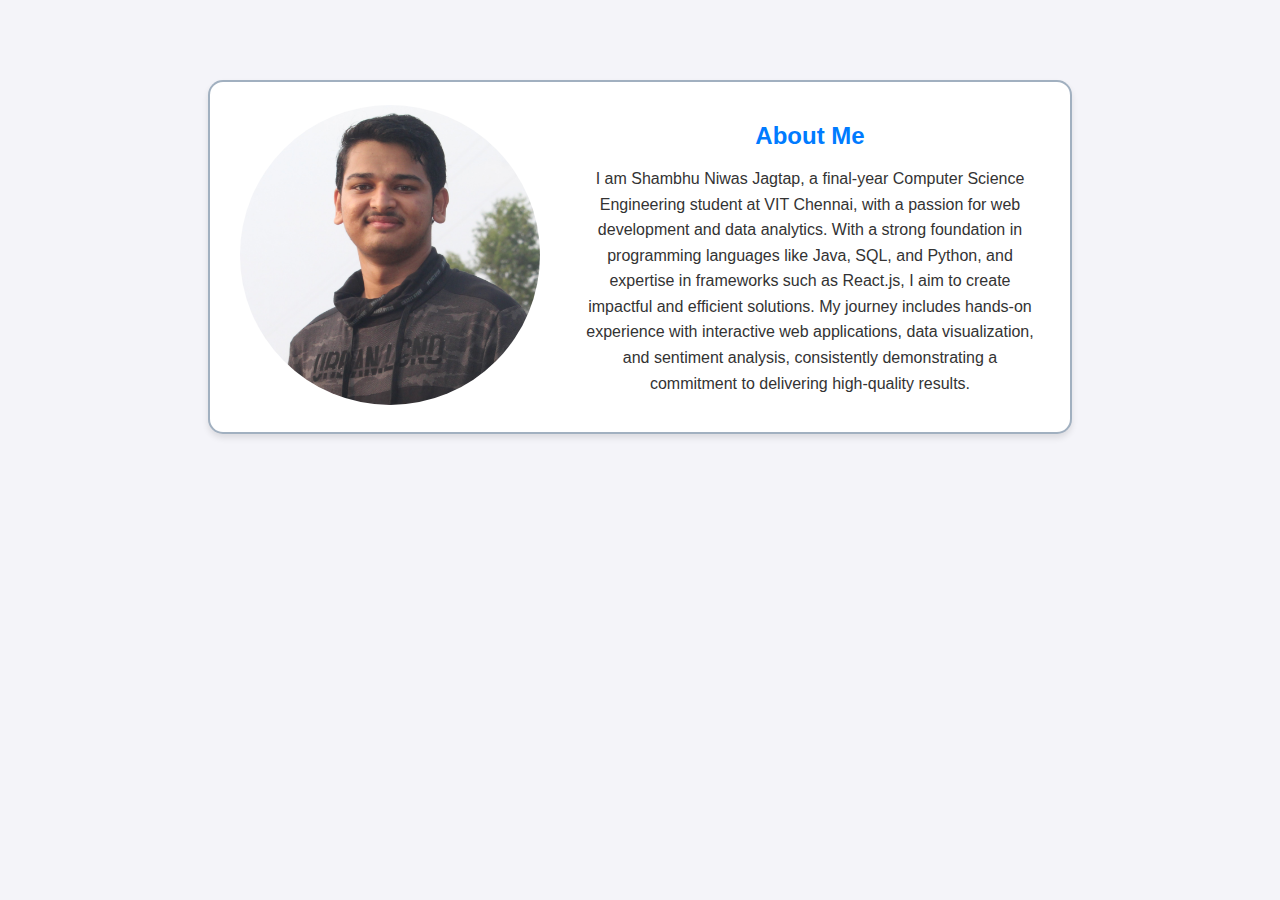
==== components/aboutMe.html @ 7d2ea9f1 "first commit" ====
<!DOCTYPE html>
<html lang="en">

<head>
    <meta charset="UTF-8">
    <meta name="viewport" content="width=device-width, initial-scale=1.0">
    <title>Resume</title>
</head>
<style>
    #about .about-content {
        display: flex;
        align-items: center;
        transition: transform 0.3s ease-in-out;
    }

    #about .image-container {
        flex-shrink: 0;
        margin-right: 40px;
    }

    #about .image-container img {
        max-width: 300px;
        border-radius: 50%;
    }

    #about .text-container {
        flex-grow: 1;
    }

    /* General Body Styling */
    body {
        font-family: Arial, sans-serif;
        margin: 0;
        padding: 0;
        background-color: #f4f4f9;
        color: #333;
    }

    /* General Section Styling */
    section {
        padding: 60px 0;
        display: flex;
        justify-content: center;
        align-items: center;
        flex-direction: column;
    }

    /* Section Containers */
    section .container {
        background-color: #ffffff;
        border-radius: 15px;
        padding: 20px 30px;
        box-shadow: 0 4px 6px rgba(0, 0, 0, 0.1);
        transition: all 0.3s ease-in-out;
        max-width: 800px;
        text-align: center;
        margin: 20px 0;
        border: solid 2px #0028535e;
    }

    section .container h2 {
        margin-bottom: 15px;
        color: #007BFF;
    }

    section .container p {
        font-size: 1rem;
        line-height: 1.6;
    }

    /* Apply magnification effect to the entire container */
    #about .container:hover {
        transform: scale(1.1);
        /* Magnification on hover */
        z-index: 1;
        /* Ensure the scaled content stays above other elements */
    }
</style>
<section id="about" class="py-5">
    <div class="container">
        <div class="about-content">
            <div class="image-container">
                <!-- Replace with your image -->
                <img src="../photos/Shambhu.JPG" alt="Shambhu Niwas Jagtap" class="image-fluid">
            </div>
            <div class="text-container">
                <h2>About Me</h2>
                <p>I am Shambhu Niwas Jagtap, a final-year Computer Science Engineering student at VIT Chennai, with a
                    passion for web development and data analytics. With a strong foundation in programming languages
                    like Java, SQL, and Python, and expertise in frameworks such as React.js, I
                    aim to create impactful and efficient solutions. My journey includes hands-on experience with
                    interactive web applications, data visualization, and sentiment analysis, consistently demonstrating
                    a commitment to
                    delivering high-quality results.</p>
            </div>
        </div>
    </div>
</section>

</html>
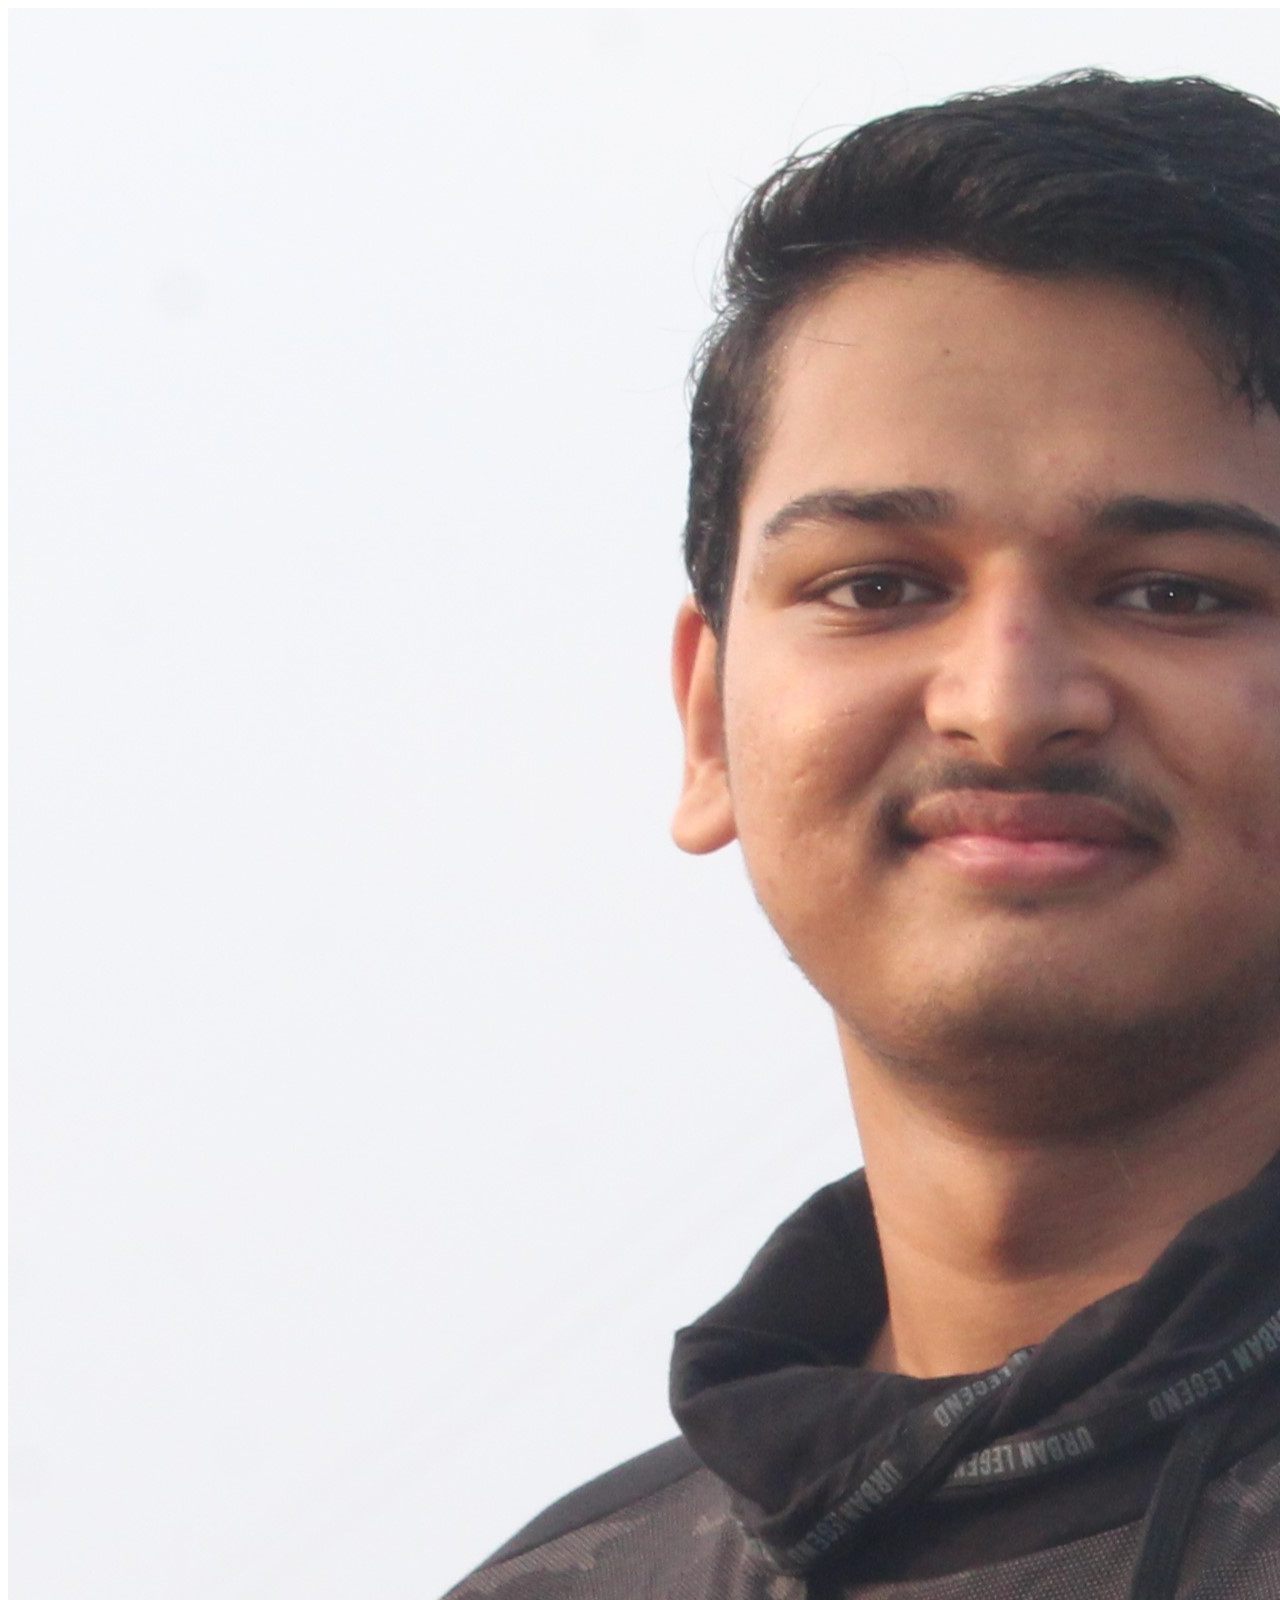
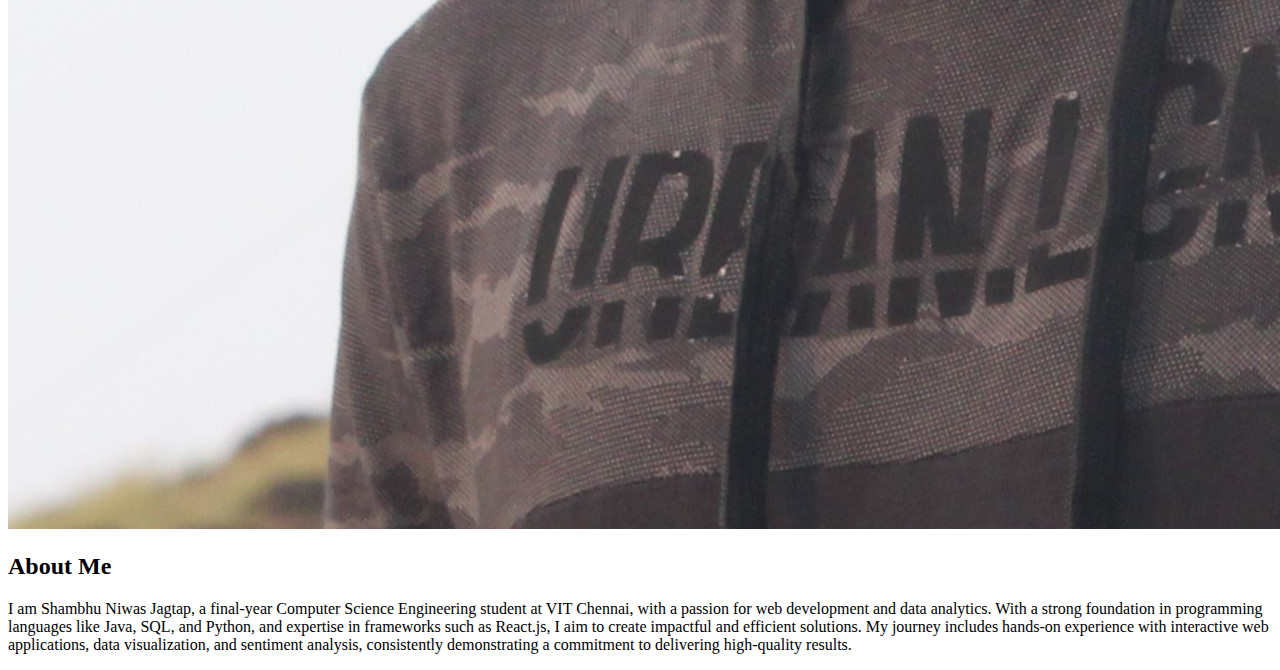
==== commit 6d6a9e53: "unified css" ====
--- a/components/aboutMe.html
+++ b/components/aboutMe.html
@@ -7,74 +7,7 @@
     <title>Resume</title>
 </head>
 <style>
-    #about .about-content {
-        display: flex;
-        align-items: center;
-        transition: transform 0.3s ease-in-out;
-    }
 
-    #about .image-container {
-        flex-shrink: 0;
-        margin-right: 40px;
-    }
-
-    #about .image-container img {
-        max-width: 300px;
-        border-radius: 50%;
-    }
-
-    #about .text-container {
-        flex-grow: 1;
-    }
-
-    /* General Body Styling */
-    body {
-        font-family: Arial, sans-serif;
-        margin: 0;
-        padding: 0;
-        background-color: #f4f4f9;
-        color: #333;
-    }
-
-    /* General Section Styling */
-    section {
-        padding: 60px 0;
-        display: flex;
-        justify-content: center;
-        align-items: center;
-        flex-direction: column;
-    }
-
-    /* Section Containers */
-    section .container {
-        background-color: #ffffff;
-        border-radius: 15px;
-        padding: 20px 30px;
-        box-shadow: 0 4px 6px rgba(0, 0, 0, 0.1);
-        transition: all 0.3s ease-in-out;
-        max-width: 800px;
-        text-align: center;
-        margin: 20px 0;
-        border: solid 2px #0028535e;
-    }
-
-    section .container h2 {
-        margin-bottom: 15px;
-        color: #007BFF;
-    }
-
-    section .container p {
-        font-size: 1rem;
-        line-height: 1.6;
-    }
-
-    /* Apply magnification effect to the entire container */
-    #about .container:hover {
-        transform: scale(1.1);
-        /* Magnification on hover */
-        z-index: 1;
-        /* Ensure the scaled content stays above other elements */
-    }
 </style>
 <section id="about" class="py-5">
     <div class="container">
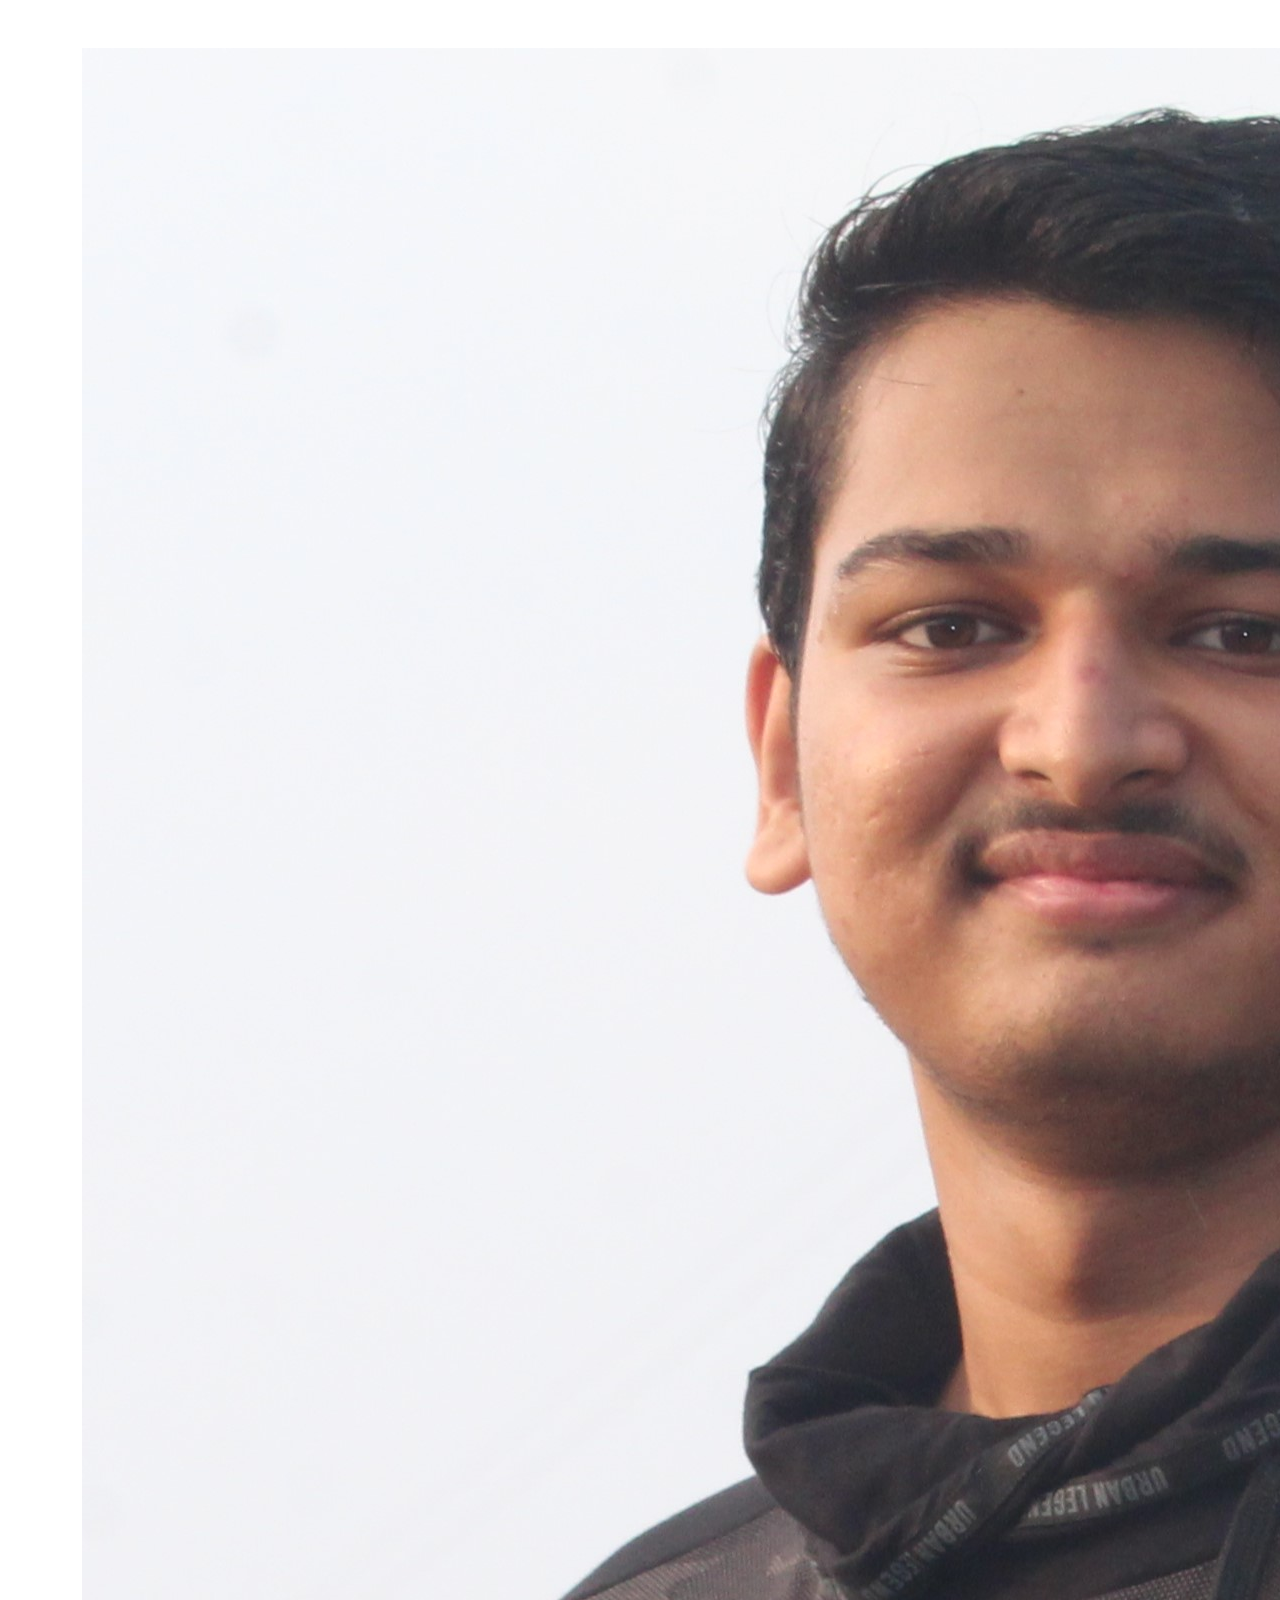
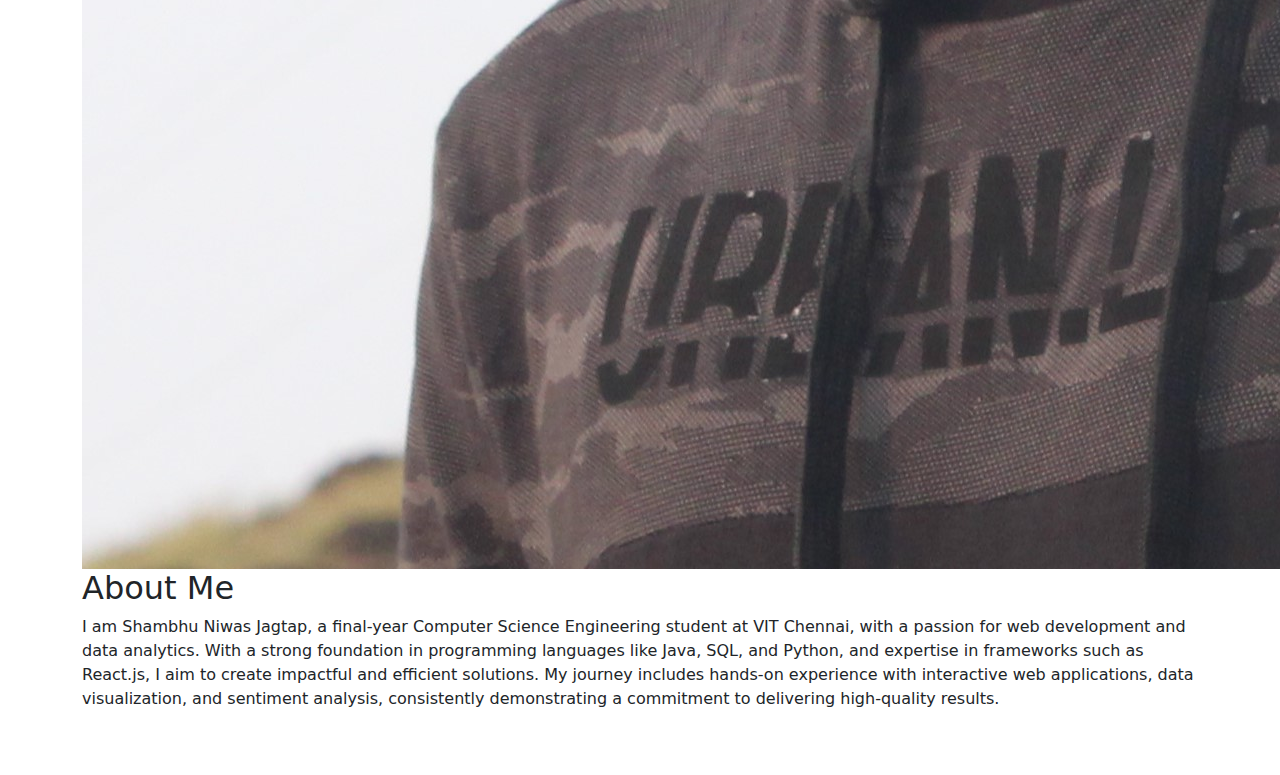
==== commit dc508b64: "created css file" ====
--- a/components/aboutMe.html
+++ b/components/aboutMe.html
@@ -5,10 +5,8 @@
     <meta charset="UTF-8">
     <meta name="viewport" content="width=device-width, initial-scale=1.0">
     <title>Resume</title>
+    <link href="../bootstrap-5.0.2-dist/css/bootstrap.css" rel="stylesheet">
 </head>
-<style>
-
-</style>
 <section id="about" class="py-5">
     <div class="container">
         <div class="about-content">
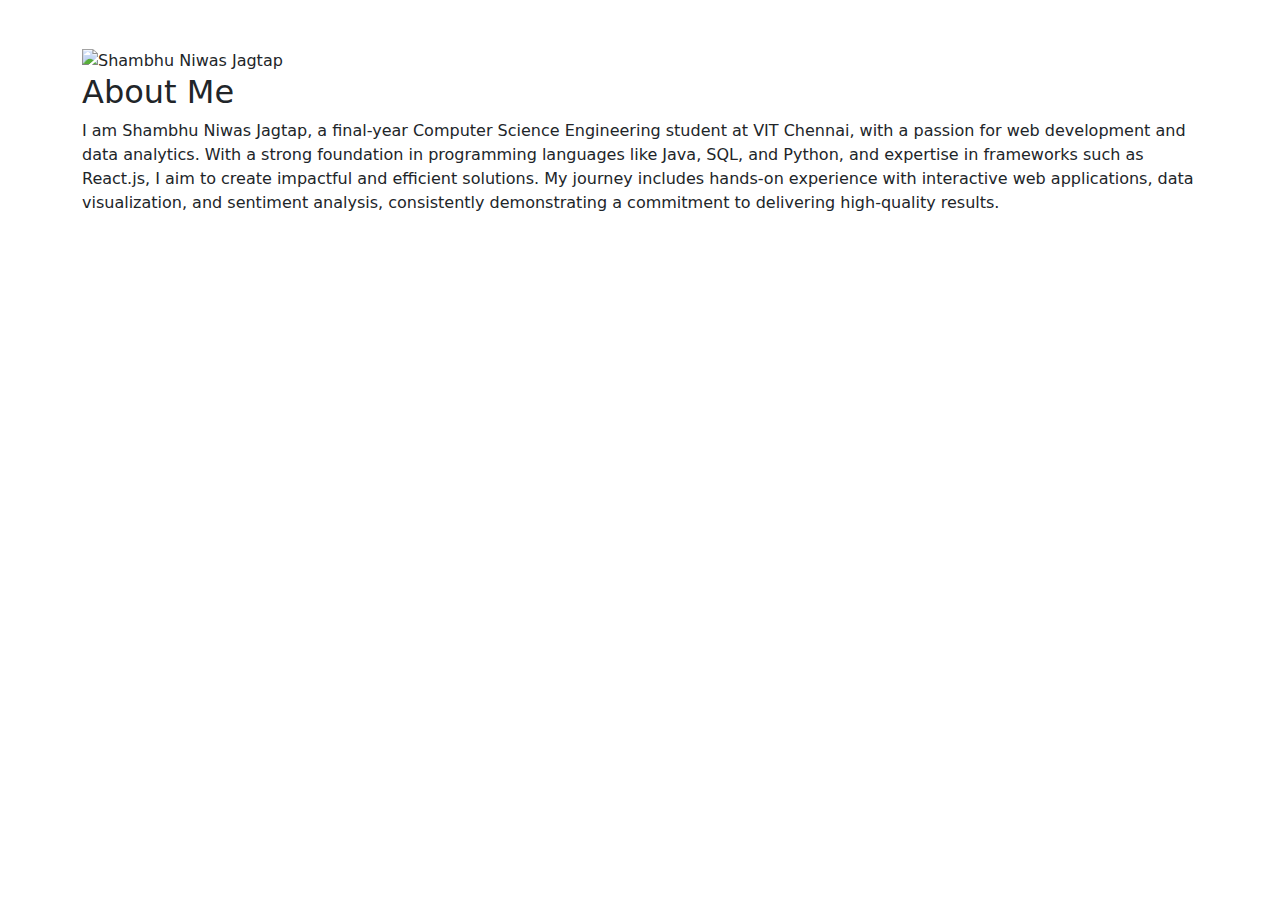
==== commit a3b48f70: "about me photo as link" ====
--- a/components/aboutMe.html
+++ b/components/aboutMe.html
@@ -12,7 +12,7 @@
         <div class="about-content">
             <div class="image-container">
                 <!-- Replace with your image -->
-                <img src="../photos/Shambhu.JPG" alt="Shambhu Niwas Jagtap" class="image-fluid">
+                <img src="https://picsum.photos/200" alt="Shambhu Niwas Jagtap" class="image-fluid">
             </div>
             <div class="text-container">
                 <h2>About Me</h2>
